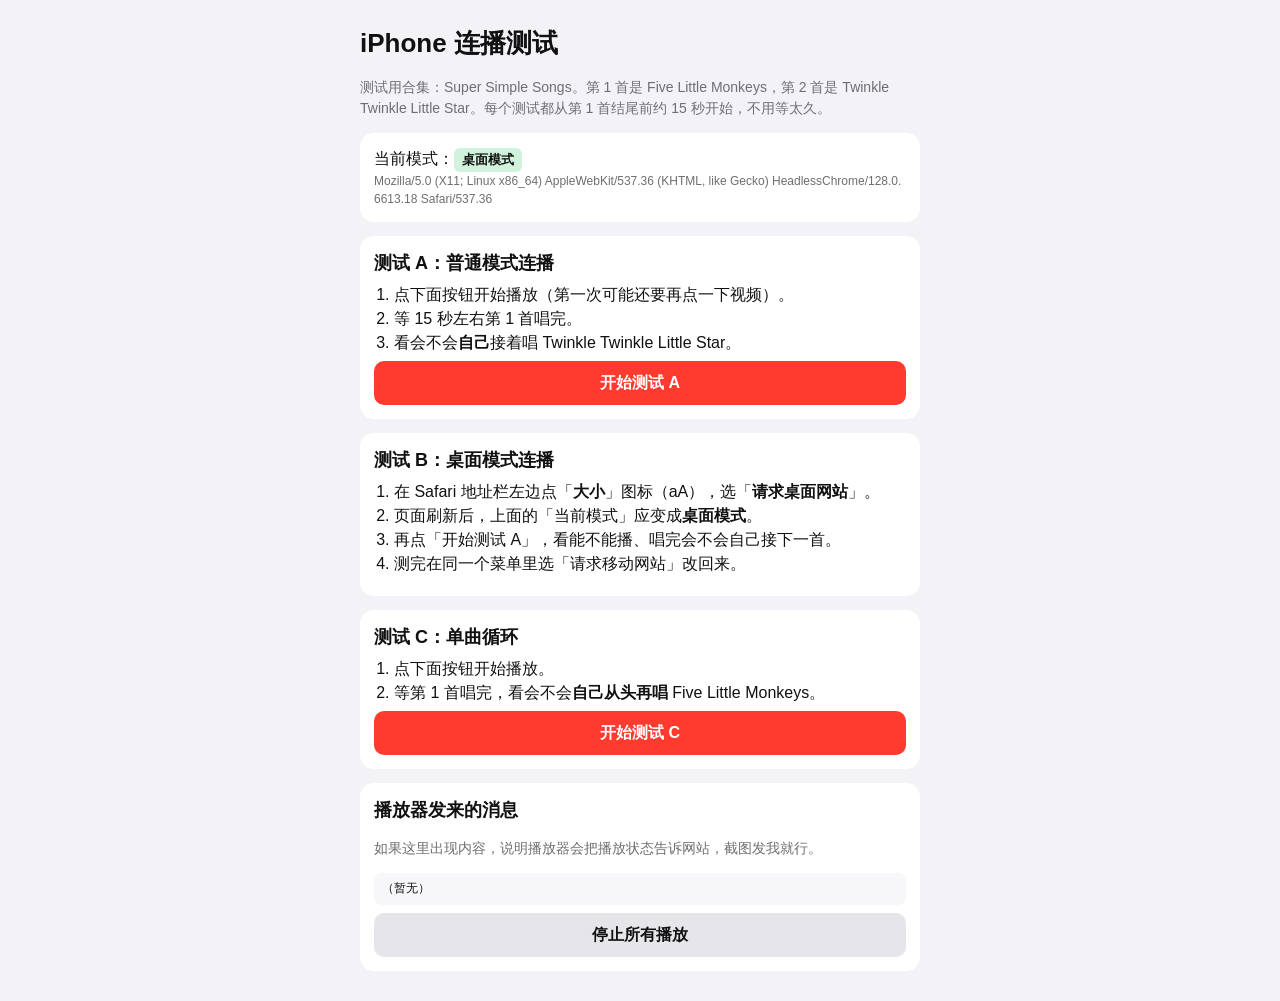
==== autonext-test.html @ d3a10c13 "加 iPhone 连播测试页 Co-Authored-By: Claude Opus 5.5 <noreply@anthropic.com>" ====
<!doctype html>
<html lang="zh-CN">
<head>
<meta charset="utf-8">
<meta name="viewport" content="width=device-width, initial-scale=1, viewport-fit=cover">
<title>连播测试</title>
<style>
  :root { --bg: #f2f2f7; --card: #fff; --label: #111; --label-2: #6e6e73; --accent: #ff3b30; }
  body { margin: 0; background: var(--bg); color: var(--label); font: 16px/1.5 -apple-system, "PingFang SC", sans-serif; }
  .wrap { max-width: 560px; margin: 0 auto; padding: 16px; }
  h1 { font-size: 26px; margin: 8px 0 4px; }
  .muted { color: var(--label-2); font-size: 14px; }
  .card { background: var(--card); border-radius: 14px; padding: 14px; margin: 14px 0; }
  .card h2 { font-size: 18px; margin: 0 0 6px; }
  ol { margin: 6px 0; padding-left: 20px; }
  button { font: inherit; font-weight: 600; border: 0; border-radius: 10px; padding: 10px 14px; background: var(--accent); color: #fff; width: 100%; }
  button.ghost { background: #e5e5ea; color: var(--label); margin-top: 8px; }
  .frame { position: relative; width: 100%; aspect-ratio: 16 / 9; background: #000; border-radius: 10px; overflow: hidden; margin-top: 10px; }
  .frame iframe { position: absolute; inset: 0; width: 100%; height: 100%; border: 0; }
  .ua { font-size: 12px; word-break: break-all; color: var(--label-2); }
  .tag { display: inline-block; padding: 2px 8px; border-radius: 6px; font-size: 13px; font-weight: 700; }
  .log { font: 12px/1.4 ui-monospace, Menlo, monospace; max-height: 140px; overflow: auto; background: #f7f7f9; border-radius: 8px; padding: 8px; margin-top: 8px; white-space: pre-wrap; }
</style>
</head>
<body>
<div class="wrap">
  <h1>iPhone 连播测试</h1>
  <p class="muted">测试用合集：Super Simple Songs。第 1 首是 Five Little Monkeys，第 2 首是 Twinkle Twinkle Little Star。每个测试都从第 1 首结尾前约 15 秒开始，不用等太久。</p>

  <div class="card">
    <div>当前模式：<span id="mode" class="tag"></span></div>
    <div class="ua" id="ua"></div>
  </div>

  <div class="card">
    <h2>测试 A：普通模式连播</h2>
    <ol>
      <li>点下面按钮开始播放（第一次可能还要再点一下视频）。</li>
      <li>等 15 秒左右第 1 首唱完。</li>
      <li>看会不会<b>自己</b>接着唱 Twinkle Twinkle Little Star。</li>
    </ol>
    <button type="button" data-run="a">开始测试 A</button>
    <div class="frame" id="fa" hidden></div>
  </div>

  <div class="card">
    <h2>测试 B：桌面模式连播</h2>
    <ol>
      <li>在 Safari 地址栏左边点「<b>大小</b>」图标（aA），选「<b>请求桌面网站</b>」。</li>
      <li>页面刷新后，上面的「当前模式」应变成<b>桌面模式</b>。</li>
      <li>再点「开始测试 A」，看能不能播、唱完会不会自己接下一首。</li>
      <li>测完在同一个菜单里选「请求移动网站」改回来。</li>
    </ol>
  </div>

  <div class="card">
    <h2>测试 C：单曲循环</h2>
    <ol>
      <li>点下面按钮开始播放。</li>
      <li>等第 1 首唱完，看会不会<b>自己从头再唱</b> Five Little Monkeys。</li>
    </ol>
    <button type="button" data-run="c">开始测试 C</button>
    <div class="frame" id="fc" hidden></div>
  </div>

  <div class="card">
    <h2>播放器发来的消息</h2>
    <p class="muted">如果这里出现内容，说明播放器会把播放状态告诉网站，截图发我就行。</p>
    <div class="log" id="log">（暂无）</div>
    <button type="button" class="ghost" id="stop">停止所有播放</button>
  </div>
</div>
<script>
  const BVID = 'BV1vJc7z4E8s', START = 115;
  const desktop = !/Mobile/.test(navigator.userAgent);
  const mode = document.getElementById('mode');
  mode.textContent = desktop ? '桌面模式' : '普通（手机）模式';
  mode.style.background = desktop ? '#d1f2dc' : '#e5e5ea';
  document.getElementById('ua').textContent = navigator.userAgent;

  function url(extra) {
    return `https://player.bilibili.com/player.html?bvid=${BVID}&page=1&p=1&t=${START}&autoplay=true&danmaku=0&danmakuClosed=true&high_quality=1&isOutside=true${extra}`;
  }
  function stopAll() {
    for (const id of ['fa', 'fc']) { const f = document.getElementById(id); f.innerHTML = ''; f.hidden = true; }
  }
  document.querySelectorAll('[data-run]').forEach(b => b.addEventListener('click', () => {
    stopAll();
    const k = b.dataset.run, box = document.getElementById(k === 'a' ? 'fa' : 'fc');
    box.hidden = false;
    box.innerHTML = `<iframe src="${url(k === 'c' ? '&loop=true' : '')}" allow="autoplay; fullscreen; encrypted-media" allowfullscreen></iframe>`;
    box.scrollIntoView({ behavior: 'smooth', block: 'center' });
  }));
  document.getElementById('stop').addEventListener('click', stopAll);

  const log = document.getElementById('log');
  let n = 0;
  window.addEventListener('message', e => {
    if (!/bilibili\.com$/.test(new URL(e.origin).hostname)) return;
    let d = e.data; try { d = typeof d === 'string' ? d : JSON.stringify(d); } catch (_) { d = String(d); }
    if (n++ === 0) log.textContent = '';
    log.textContent += new Date().toLocaleTimeString() + '  ' + String(d).slice(0, 160) + '\n';
    log.scrollTop = log.scrollHeight;
  });
</script>
</body>
</html>
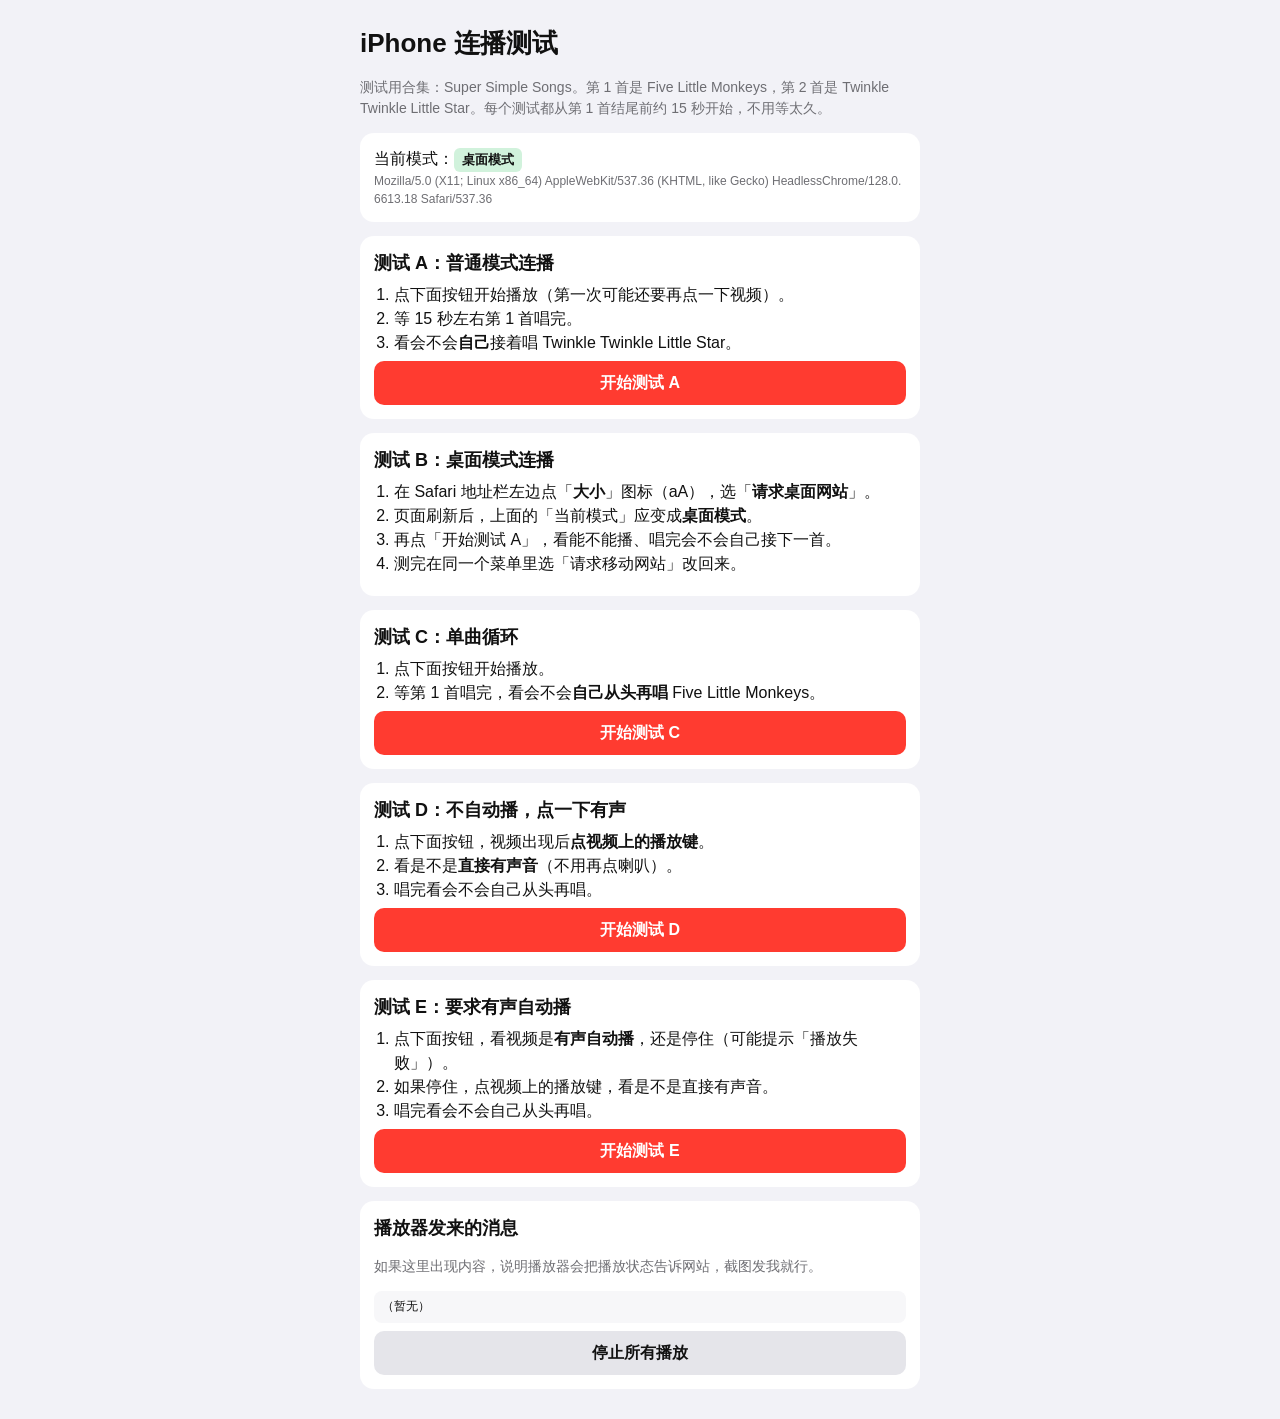
==== commit 66bc6c02: "连播测试页加有声开播方案 D/E Co-Authored-By: Claude Opus 5.5 <noreply@anthropic.com>" ====
--- a/autonext-test.html
+++ b/autonext-test.html
@@ -64,6 +64,28 @@
   </div>
 
   <div class="card">
+    <h2>测试 D：不自动播，点一下有声</h2>
+    <ol>
+      <li>点下面按钮，视频出现后<b>点视频上的播放键</b>。</li>
+      <li>看是不是<b>直接有声音</b>（不用再点喇叭）。</li>
+      <li>唱完看会不会自己从头再唱。</li>
+    </ol>
+    <button type="button" data-run="d">开始测试 D</button>
+    <div class="frame" id="fd" hidden></div>
+  </div>
+
+  <div class="card">
+    <h2>测试 E：要求有声自动播</h2>
+    <ol>
+      <li>点下面按钮，看视频是<b>有声自动播</b>，还是停住（可能提示「播放失败」）。</li>
+      <li>如果停住，点视频上的播放键，看是不是直接有声音。</li>
+      <li>唱完看会不会自己从头再唱。</li>
+    </ol>
+    <button type="button" data-run="e">开始测试 E</button>
+    <div class="frame" id="fe" hidden></div>
+  </div>
+
+  <div class="card">
     <h2>播放器发来的消息</h2>
     <p class="muted">如果这里出现内容，说明播放器会把播放状态告诉网站，截图发我就行。</p>
     <div class="log" id="log">（暂无）</div>
@@ -78,17 +100,24 @@
   mode.style.background = desktop ? '#d1f2dc' : '#e5e5ea';
   document.getElementById('ua').textContent = navigator.userAgent;
 
-  function url(extra) {
-    return `https://player.bilibili.com/player.html?bvid=${BVID}&page=1&p=1&t=${START}&autoplay=true&danmaku=0&danmakuClosed=true&high_quality=1&isOutside=true${extra}`;
+  // 每个测试只差一处参数
+  const RUNS = {
+    a: 'autoplay=true',
+    c: 'autoplay=true&loop=true',
+    d: 'autoplay=1&loop=true',
+    e: 'autoplay=true&autoplayMode=unmuted&loop=true',
+  };
+  function url(k) {
+    return `https://player.bilibili.com/player.html?bvid=${BVID}&page=1&p=1&t=${START}&${RUNS[k]}&danmaku=0&danmakuClosed=true&high_quality=1&isOutside=true`;
   }
   function stopAll() {
-    for (const id of ['fa', 'fc']) { const f = document.getElementById(id); f.innerHTML = ''; f.hidden = true; }
+    for (const k in RUNS) { const f = document.getElementById('f' + k); f.innerHTML = ''; f.hidden = true; }
   }
   document.querySelectorAll('[data-run]').forEach(b => b.addEventListener('click', () => {
     stopAll();
-    const k = b.dataset.run, box = document.getElementById(k === 'a' ? 'fa' : 'fc');
+    const k = b.dataset.run, box = document.getElementById('f' + k);
     box.hidden = false;
-    box.innerHTML = `<iframe src="${url(k === 'c' ? '&loop=true' : '')}" allow="autoplay; fullscreen; encrypted-media" allowfullscreen></iframe>`;
+    box.innerHTML = `<iframe src="${url(k)}" allow="autoplay; fullscreen; encrypted-media" allowfullscreen></iframe>`;
     box.scrollIntoView({ behavior: 'smooth', block: 'center' });
   }));
   document.getElementById('stop').addEventListener('click', stopAll);
